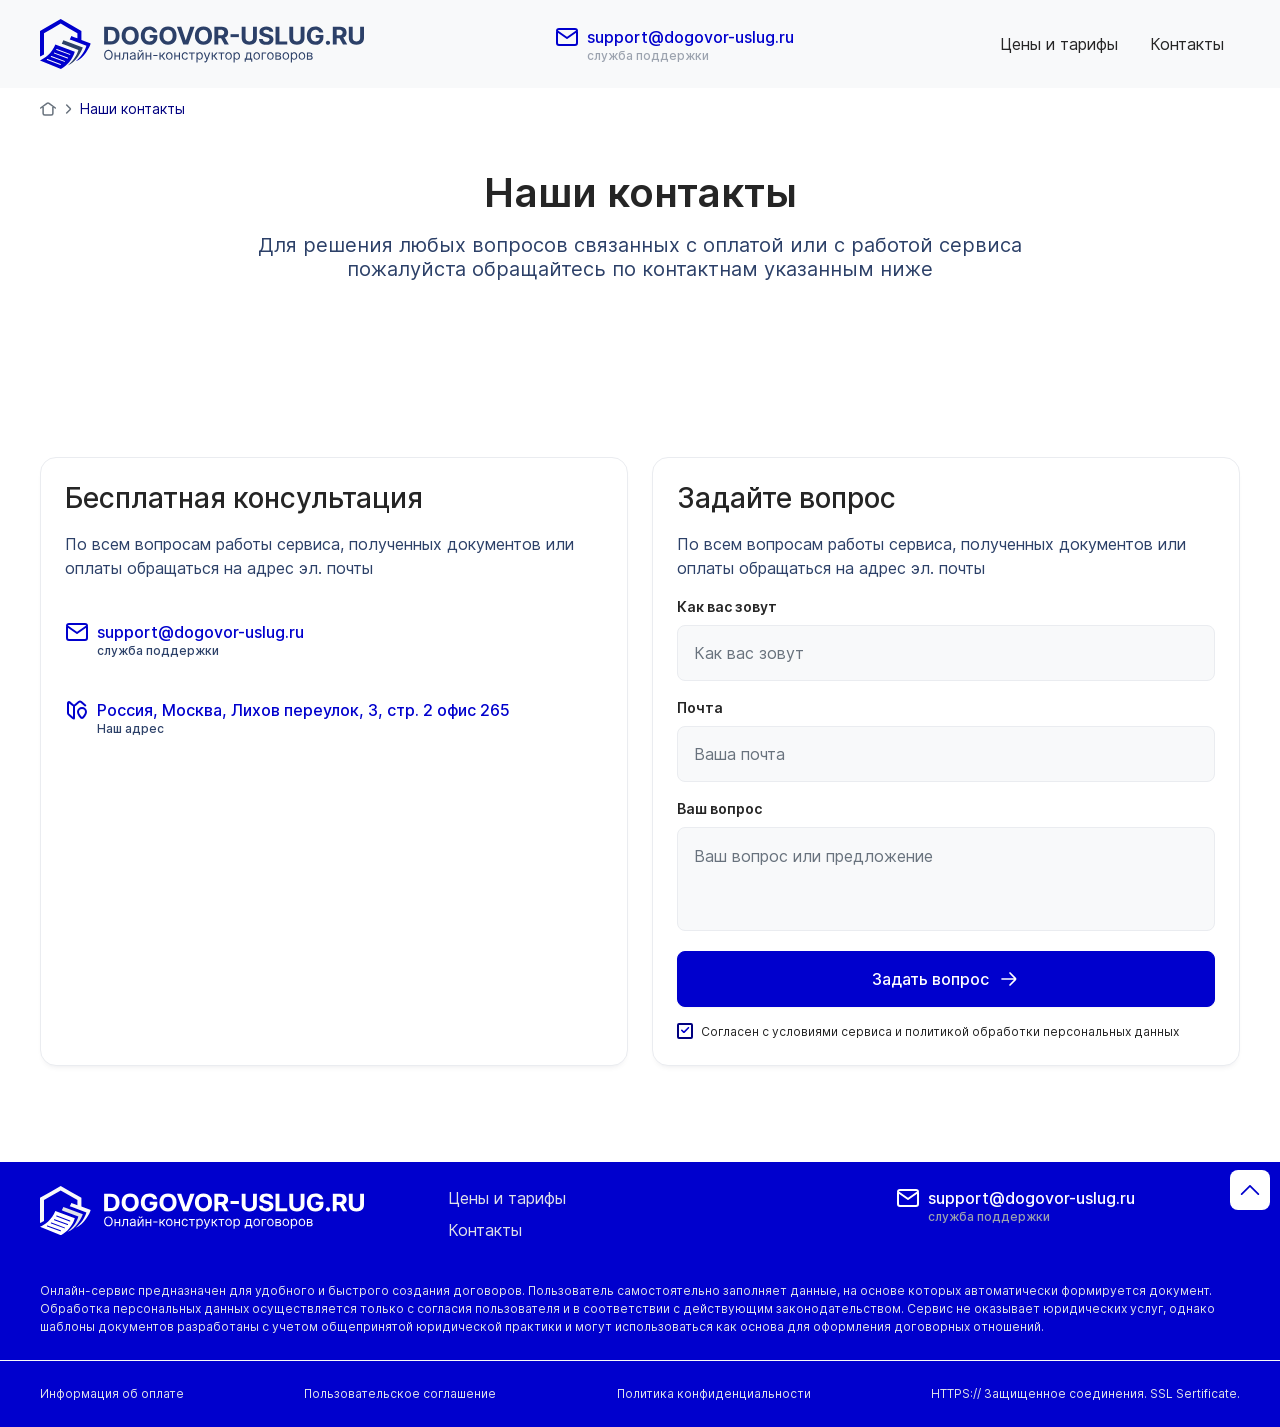
==== contacts.html @ 2da85655 "+ contacts" ====
<!DOCTYPE html>
<html lang="ru">

<head>
  <meta charset="UTF-8">
  <meta http-equiv="X-UA-Compatible" content="IE=edge">
  <meta name="viewport" content="width=device-width, initial-scale=1.0">
  <title>Dogovor-uslug</title>

  <meta property="og:image" content="path/to/image.jpg">
  <link rel="shortcut icon" href="img/favicon/favicon.ico" type="image/x-icon">

  <!-- add plugins css -->
  <link rel="stylesheet" href="css/bootstrap.min.css">
  <link rel="stylesheet" href="css/slick.css">
  <!-- add plugins css end -->

  <link rel="stylesheet" href="css/style.css">
  <link rel="stylesheet" href="css/header.css">
  <link rel="stylesheet" href="css/footer.css">
  <link rel="stylesheet" href="css/main.css">
  <link rel="stylesheet" href="css/media.css">
</head>

<body>


  <header>
    <div class="container">
      <div class="row">
        <div class="col-12 d-flex align-items-center flex-wrap">
          <a href="index.html" class="logo">
            <img src="img/logo.svg" alt="Logo">
          </a>

          <div class="header-contacts">
            <a href="mailto:support@dogovor-uslug.ru" class="mail">
              <svg class="svg-icon">
                <use xlink:href="img/sprite.svg#mail-icon"></use>
              </svg>
              <span>support@dogovor-uslug.ru</span>
            </a>
            <span class="header-contacts__text">служба поддержки</span>
          </div>

          <nav class="nav-menu">
            <ul class="menu my-ul">
              <li><a href="prices.html">Цены и тарифы</a></li>
              <li><a href="contacts.html">Контакты</a></li>
            </ul>
            <div class="header-contacts">
              <a href="mailto:support@dogovor-uslug.ru" class="mail">
                <svg class="svg-icon">
                  <use xlink:href="img/sprite.svg#mail-icon"></use>
                </svg>
                <span>support@dogovor-uslug.ru</span>
              </a>
              <span class="header-contacts__text">служба поддержки</span>
            </div>
          </nav>

          <a href="#" class="btn-burger"></a>
        </div>
      </div>
    </div>
  </header>

  <section class="contacts-page">
    <div class="container">
      <div class="row">
        <div class="col-12">
          <nav aria-label="breadcrumb" class="nav-breadcrumb">
            <ol class="breadcrumb">
              <li class="breadcrumb-item"><a href="index.html"><svg class="svg-icon">
                    <use xlink:href="img/sprite.svg#home-icon"></use>
                  </svg></a></li>
              <li class="breadcrumb-item active" aria-current="page">Наши контакты</li>
            </ol>
          </nav>
        </div>
      </div>

      <div class="row">
        <div class="col-12 col-lg-8 offset-lg-2 text-center">
          <div class="error-page__content text-center w-100 p-40">
            <h1>Наши контакты</h1>
            <div class="text-xlsmall mb-40 color-blue-grey">
              <p>Для решения любых вопросов связанных с оплатой или с работой сервиса пожалуйста обращайтесь по
                контактнам указанным ниже</p>
            </div>
          </div>
        </div>
      </div>
    </div>
  </section>

  <div class="contacts-requisites">
    <div class="container">
      <div class="row">
        <div class="col-12 col-lg-6 mb-16">
          <div class="contacts-requisites-card">
            <h4>Бесплатная консультация</h4>
            <div class="box-text color-blue-grey mb-16">
              <p>По всем вопросам работы сервиса, полученных документов или оплаты обращаться на адрес эл. почты</p>
            </div>
            <div class="header-contacts">
              <a href="mailto:support@dogovor-uslug.ru" class="mail">
                <svg class="svg-icon">
                  <use xlink:href="img/sprite.svg#mail-icon"></use>
                </svg>
                <span>support@dogovor-uslug.ru</span>
              </a>
              <span class="header-contacts__text">служба поддержки</span>
            </div>
            <div class="header-contacts">
              <a href="https://yandex.com/maps/213/moscow/house/likhov_pereulok_3s2/Z04YcAZhTkwBQFtvfXt2c3xmZQ==/?ll=37.611796%2C55.772051&z=16"
                target="_blank" class="mail">
                <svg class="svg-icon">
                  <use xlink:href="img/sprite.svg#map-icon"></use>
                </svg>
                <span>Россия, Москва, Лихов переулок, 3, стр. 2 офис 265</span>
              </a>
              <span class="header-contacts__text">Наш адрес</span>
            </div>
          </div>
        </div>

        <div class="col-12 col-lg-6 mb-16">
          <div class="contacts-requisites-card">
            <h4>Задайте вопрос</h4>
            <div class="box-text color-blue-grey mb-16">
              <p>По всем вопросам работы сервиса, полученных документов или оплаты обращаться на адрес эл. почты</p>
            </div>

            <form method="post" class="form form-contacts">
              <div class="label-title">Как вас зовут</div>
              <label>
                <input type="text" placeholder="Как вас зовут" name="name" required>
                <span class="error-text"><img src="img/error-icon-min.svg" alt="">Ошибка</span>
              </label>

              <div class="label-title">Почта</div>
              <label>
                <input type="text" placeholder="Ваша почта" name="mail" required>
                <span class="error-text"><img src="img/error-icon-min.svg" alt="">Ошибка</span>
              </label>

              <div class="label-title">Ваш вопрос</div>
              <label>
                <textarea name="message" placeholder="Ваш вопрос или предложение"></textarea>
                <span class="error-text"><img src="img/error-icon-min.svg" alt="">Ошибка</span>
              </label>

              <button type="submit" class="btn btn-accent w-100">
                <span>Задать вопрос</span>
                <svg class="svg-icon btn-icon">
                  <use xlink:href="img/sprite.svg#arrow-right"></use>
                </svg>
              </button>

              <div class="consent">
                <label class="label-checkbox">
                  <input type="checkbox" name="consent" required checked>
                  <span class="label-checkbox__custom"></span>
                  <span class="label-checkbox__text">Согласен с условиями сервиса и политикой обработки персональных
                    данных</span>
                </label>
              </div>
            </form>
          </div>
        </div>

      </div>
    </div>
  </div>

  <footer>
    <div class="footer-top">
      <div class="container">
        <div class="row">
          <div class="col-12 col-lg-4">
            <a href="index.html" class="logo"><img src="img/logo-footer.svg" alt=""></a>
          </div>
          <div class="col-12 col-lg-4">
            <nav class="nav-menu">
              <ul class="menu my-ul">
                <li><a href="prices.html">Цены и тарифы</a></li>
                <li><a href="contacts.html">Контакты</a></li>
              </ul>
            </nav>
          </div>
          <div class="col-12 col-lg-4">
            <div class="header-contacts">
              <a href="mailto:support@dogovor-uslug.ru" class="mail">
                <svg class="svg-icon">
                  <use xlink:href="img/sprite.svg#mail-icon"></use>
                </svg>
                <span>support@dogovor-uslug.ru</span>
              </a>
              <span class="header-contacts__text">служба поддержки</span>
            </div>
          </div>

          <div class="col-12">
            <div class="text-small">
              <p>Онлайн-сервис предназначен для удобного и быстрого создания договоров. Пользователь самостоятельно
                заполняет данные, на основе которых автоматически формируется документ. Обработка персональных данных
                осуществляется только с согласия пользователя и в соответствии с действующим законодательством. Сервис
                не оказывает юридических услуг, однако шаблоны документов разработаны с учетом общепринятой юридической
                практики и могут использоваться как основа для оформления договорных отношений.</p>
            </div>
          </div>
        </div>
      </div>
    </div>
    <div class="footer-bottom">
      <div class="container">
        <div class="row">
          <div class="col-12 d-flex align-items-center flex-wrap">
            <nav class="nav-menu-footer w-100">
              <ul class="menu-footer my-ul">
                <li><a href="information-payments.html">Информация об оплате</a></li>
                <li><a href="#">Пользовательское соглашение</a></li>
                <li><a href="#">Политика конфиденциальности</a></li>
                <li><a href="#">HTTPS:// Защищенное соединения. SSL Sertificate.</a></li>
              </ul>
            </nav>
          </div>
        </div>
      </div>
    </div>

    <a href="#" class="btn-top-scroll"><svg class="svg-icon">
        <use xlink:href="img/sprite.svg#arrow-top"></use>
      </svg>
    </a>
  </footer>

  <!-- add plugins js-->
  <script src="js/jquery.min.js"></script>
  <script src="js/bootstrap.bundle.min.js"></script>
  <script src="js/slick.min.js"></script>
  <script src="js/jquery.maskedinput.min.js"></script>
  <!-- add plugins js end-->

  <script src="js/common.js"></script>

</body>

</html>
---- css/style.css ----
@font-face {
  font-family: "PlayfairDisplay";
  font-weight: 500;
  font-style: normal;
  src: url("../fonts/PlayfairDisplay/PlayfairDisplay-Medium.eot");
  src: url("../fonts/PlayfairDisplay/PlayfairDisplay-Medium.eot?#iefix") format("embedded-opentype"), url("../fonts/PlayfairDisplay/PlayfairDisplay-Medium.woff") format("woff"), url("../fonts/PlayfairDisplay/PlayfairDisplay-Medium.ttf") format("truetype");
}
@font-face {
  font-family: "Inter";
  font-weight: 400;
  font-style: normal;
  src: url("../fonts/Inter/Inter-Regular.eot");
  src: url("../fonts/Inter/Inter-Regular.eot?#iefix") format("embedded-opentype"), url("../fonts/Inter/Inter-Regular.woff") format("woff"), url("../fonts/Inter/Inter-Regular.ttf") format("truetype");
}
@font-face {
  font-family: "Inter";
  font-weight: 500;
  font-style: normal;
  src: url("../fonts/Inter/Inter-Medium.eot");
  src: url("../fonts/Inter/Inter-Medium.eot?#iefix") format("embedded-opentype"), url("../fonts/Inter/Inter-Medium.woff") format("woff"), url("../fonts/Inter/Inter-Medium.ttf") format("truetype");
}
@font-face {
  font-family: "Inter";
  font-weight: 600;
  font-style: normal;
  src: url("../fonts/Inter/Inter-SemiBold.eot");
  src: url("../fonts/Inter/Inter-SemiBold.eot?#iefix") format("embedded-opentype"), url("../fonts/Inter/Inter-SemiBold.woff") format("woff"), url("../fonts/Inter/Inter-SemiBold.ttf") format("truetype");
}
@font-face {
  font-family: "Inter";
  font-weight: 700;
  font-style: normal;
  src: url("../fonts/Inter/Inter-Bold.eot");
  src: url("../fonts/Inter/Inter-Bold.eot?#iefix") format("embedded-opentype"), url("../fonts/Inter/Inter-Bold.woff") format("woff"), url("../fonts/Inter/Inter-Bold.ttf") format("truetype");
}
* {
  -webkit-box-sizing: border-box;
  box-sizing: border-box;
  -webkit-font-smoothing: antialiased;
  -moz-osx-font-smoothing: grayscale;
}
*:before, *:after {
  -webkit-box-sizing: border-box;
  box-sizing: border-box;
}

html, body, div, span, applet, object, iframe, h1, h2, h3, h4, h5, h6, p, blockquote, pre, a, abbr, acronym, address, big, cite, code, del, dfn, em, img, ins, kbd, q, s, samp, small, strike, strong, sub, sup, tt, var, b, u, i, center, dl, dt, dd, ol, ul, li, fieldset, form, label, legend, table, caption, tbody, tfoot, thead, tr, th, td, article, aside, canvas, details, embed, figure, figcaption, footer, header, hgroup, menu, nav, output, ruby, section, summary, time, mark, audio, video {
  margin: 0;
  padding: 0;
  border: 0;
  font-size: 100%;
  font: inherit;
  vertical-align: baseline;
}

/* HTML5 display-role reset for older browsers */
article, aside, details, figcaption, figure, footer, header, hgroup, menu, nav, section {
  display: block;
}

blockquote, q {
  quotes: none;
}

blockquote:before, blockquote:after, q:before, q:after {
  content: "";
  content: none;
}

table {
  border-collapse: collapse;
  border-spacing: 0;
}

body {
  font-size: 16px;
  min-width: 320px;
  position: relative;
  line-height: normal;
  font-family: "Inter", sans-serif;
  font-weight: normal;
  background: #fff;
  color: #252525;
}

img {
  display: block;
  max-width: 100%;
  height: auto;
}

.text-center {
  text-align: center;
}

a {
  display: block;
  text-decoration: none;
  -webkit-transition: 0.3s ease;
  transition: 0.3s ease;
  outline: none;
  width: -webkit-fit-content;
  width: -moz-fit-content;
  width: fit-content;
}
a:hover, a:focus {
  text-decoration: none;
}

input, textarea, select {
  outline: none;
  -webkit-box-shadow: none;
          box-shadow: none;
  -webkit-appearance: none;
     -moz-appearance: none;
          appearance: none;
  padding: 0 16px;
  -webkit-box-sizing: border-box;
          box-sizing: border-box;
  font-family: "Inter", sans-serif;
  border: 1px solid #EAECF0;
  border-radius: 8px;
  width: 100%;
  height: 56px;
  background: #F8F9FA;
  color: #68727D;
  font-size: 16px;
  line-height: 150%;
  font-weight: normal;
  cursor: pointer;
  -webkit-transition: 0.3s ease;
  transition: 0.3s ease;
}
input::-webkit-input-placeholder, textarea::-webkit-input-placeholder, select::-webkit-input-placeholder {
  color: #68727D;
}
input::-moz-placeholder, textarea::-moz-placeholder, select::-moz-placeholder {
  color: #68727D;
}
input:-ms-input-placeholder, textarea:-ms-input-placeholder, select:-ms-input-placeholder {
  color: #68727D;
}
input::-ms-input-placeholder, textarea::-ms-input-placeholder, select::-ms-input-placeholder {
  color: #68727D;
}
input::placeholder, textarea::placeholder, select::placeholder {
  color: #68727D;
}
input:hover, input:focus, textarea:hover, textarea:focus, select:hover, select:focus {
  outline: none;
  -webkit-box-shadow: none;
          box-shadow: none;
  border: 1px solid #000080;
  -webkit-box-shadow: 0px 0px 0px 3px #B2D5FF;
          box-shadow: 0px 0px 0px 3px #B2D5FF;
}

input[type=radio], input[type=checkbox] {
  width: auto;
  height: auto;
  -webkit-appearance: auto;
     -moz-appearance: auto;
          appearance: auto;
  margin: 0 5px 0 0;
  display: inline;
}

label {
  display: block;
  width: 100%;
  margin: 0 0 8px;
}
label:last-child {
  margin: 0;
}

.error-label input {
  -webkit-box-shadow: 0px 0px 0px 3px #FDDDDC;
          box-shadow: 0px 0px 0px 3px #FDDDDC;
  border: 1px solid #E33B32;
}
.error-label .error-text {
  display: -webkit-box;
  display: -ms-flexbox;
  display: flex;
}

.error-text {
  display: none;
  -webkit-box-align: center;
      -ms-flex-align: center;
          align-items: center;
  margin: 12px 0 0;
  background: #FFEFEE;
  padding: 6px 4px;
  width: 100%;
  color: #E33B32;
  font-size: 13px;
  line-height: 150%;
  font-weight: normal;
  border-radius: 8px;
}
.error-text img {
  width: 16px;
  min-width: 16px;
  height: 16px;
  margin: 0 4px 0 0;
}

.label-title {
  width: 100%;
  margin: 0 0 8px;
  font-size: 14px;
  font-weight: 600;
  line-height: 150%;
}
.label-title:last-child {
  margin: 0;
}

textarea {
  resize: none;
  padding: 16px;
  height: 104px;
}

.form {
  width: 100%;
}

button, .btn {
  outline: none;
  -webkit-transition: 0.3s ease;
  transition: 0.3s ease;
  cursor: pointer;
  -webkit-box-shadow: none;
          box-shadow: none;
  font-family: "Inter", sans-serif;
  padding: 0;
  margin: 0;
  border: 1px solid transparent;
  border-radius: 0;
}
button:hover, button:focus, .btn:hover, .btn:focus {
  outline: none;
  -webkit-box-shadow: none;
          box-shadow: none;
}

.btn {
  display: -webkit-box;
  display: -ms-flexbox;
  display: flex;
  -webkit-box-align: center;
      -ms-flex-align: center;
          align-items: center;
  -webkit-box-pack: center;
      -ms-flex-pack: center;
          justify-content: center;
  text-align: center;
  padding: 10px 40px;
  font-size: 16px;
  font-weight: 500;
  height: 56px;
  border-radius: 8px;
  -webkit-box-shadow: 0px 1px 2px 0px rgba(16, 24, 40, 0.04);
          box-shadow: 0px 1px 2px 0px rgba(16, 24, 40, 0.04);
  -webkit-transition: 0.3s ease;
  transition: 0.3s ease;
}

.btn-accent {
  border-color: #0000CD;
  background: #0000CD;
  color: #fff;
}
.btn-accent .btn-icon {
  stroke: #fff;
}
.btn-accent .btn-icon.stroke-none {
  fill: #fff;
  stroke: none;
}
.btn-accent:hover {
  background: #000080;
  color: #fff;
  border-color: #000080;
  -webkit-box-shadow: 0px 1px 2px 0px rgba(16, 24, 40, 0.04);
          box-shadow: 0px 1px 2px 0px rgba(16, 24, 40, 0.04);
}
.btn-accent:hover .btn-icon {
  stroke: #fff;
}
.btn-accent:hover .btn-icon.stroke-none {
  fill: #fff;
  stroke: none;
}
.btn-accent:focus, .btn-accent:active {
  background: #fff;
  color: #000080;
  border-color: #000080;
  -webkit-box-shadow: 0px 1px 2px 0px rgba(16, 24, 40, 0.04);
          box-shadow: 0px 1px 2px 0px rgba(16, 24, 40, 0.04);
}
.btn-accent:focus .btn-icon, .btn-accent:active .btn-icon {
  stroke: #000080;
}
.btn-accent:focus .btn-icon.stroke-none, .btn-accent:active .btn-icon.stroke-none {
  stroke: none;
  fill: #000080;
}
.btn-accent.disabled {
  background: #DFE2E8;
  border-color: #DFE2E8;
  color: #979AA0;
  -webkit-box-shadow: 0px 1px 2px 0px rgba(16, 24, 40, 0.04);
          box-shadow: 0px 1px 2px 0px rgba(16, 24, 40, 0.04);
}
.btn-accent.disabled .btn-icon {
  stroke: #979AA0;
}
.btn-accent.disabled .btn-icon.stroke-none {
  fill: #979AA0;
  stroke: none;
}

.btn-light-blue {
  -webkit-box-shadow: 0px 1px 2px 0px rgba(16, 24, 40, 0.04);
          box-shadow: 0px 1px 2px 0px rgba(16, 24, 40, 0.04);
  background: #E2EFFF;
  color: #000080;
}
.btn-light-blue .btn-icon {
  stroke: #000080;
}
.btn-light-blue .btn-icon.stroke-none {
  fill: #000080;
  stroke: none;
}
.btn-light-blue:hover {
  background: #C9E4FF;
  color: #000080;
  -webkit-box-shadow: 0px 1px 2px 0px rgba(16, 24, 40, 0.04);
          box-shadow: 0px 1px 2px 0px rgba(16, 24, 40, 0.04);
}
.btn-light-blue:hover .btn-icon {
  stroke: #000080;
}
.btn-light-blue:hover .btn-icon.stroke-none {
  fill: #000080;
  stroke: none;
}
.btn-light-blue:focus, .btn-light-blue:active {
  background: #C9E4FF;
  color: #000080;
  -webkit-box-shadow: 0px 1px 2px 0px rgba(16, 24, 40, 0.04);
          box-shadow: 0px 1px 2px 0px rgba(16, 24, 40, 0.04);
}
.btn-light-blue:focus .btn-icon, .btn-light-blue:active .btn-icon {
  stroke: #000080;
}
.btn-light-blue:focus .btn-icon.stroke-none, .btn-light-blue:active .btn-icon.stroke-none {
  fill: #000080;
  stroke: none;
}
.btn-light-blue.disabled {
  background: #DFE2E8;
  color: #979AA0;
  -webkit-box-shadow: 0px 1px 2px 0px rgba(16, 24, 40, 0.04);
          box-shadow: 0px 1px 2px 0px rgba(16, 24, 40, 0.04);
}
.btn-light-blue.disabled .btn-icon {
  stroke: #979AA0;
}
.btn-light-blue.disabled .btn-icon.stroke-none {
  fill: #979AA0;
  stroke: none;
}

.btn-icon {
  fill: none;
  width: 24px;
  min-width: 24px;
  height: 24px;
  margin: 0 0 0 8px;
}
.btn-icon.stroke-none {
  stroke: none;
}

.btn-group .btn {
  -webkit-box-flex: 0;
      -ms-flex: none;
          flex: none;
  border-radius: 8px;
  margin: 0 8px 0 0;
}
.btn-group .btn:last-child {
  margin: 0;
  border-radius: 8px;
}
.btn-group .btn:first-child {
  border-radius: 8px;
}

.btn-group > .btn-group:not(:last-child) > .btn, .btn-group > .btn.dropdown-toggle-split:first-child, .btn-group > .btn:not(:last-child):not(.dropdown-toggle) {
  border-radius: 8px;
}

strong, b {
  font-weight: bold;
  display: inline-block;
}

ul, ol {
  padding: 0 0 0 20px;
}

.my-ul {
  list-style: none;
  padding: 0;
}

.list-dots {
  list-style-type: disc;
}

.container {
  max-width: 1248px;
  padding: 0 24px;
}

.row {
  margin: 0 -12px;
}
.row > * {
  padding: 0 12px;
}

.bg-white {
  background: #fff;
}

.bg-light-grey {
  background: #F8F9FA;
}

.color-blue-grey {
  color: #2C4068;
}

.color-accent {
  color: #0000CD;
}

.color-grey {
  color: #68727D;
}

.font-title {
  font-family: "PlayfairDisplay", sans-serif;
}

.font-italic {
  font-style: italic;
}

.font-500 {
  font-weight: 500;
}

.d-inline-block {
  display: inline-block;
}

h1, .h1 {
  width: 100%;
  font-weight: 600;
  font-size: 40px;
  line-height: 120%;
  margin: 0 0 16px;
}
h1 span, .h1 span {
  font-size: 44px;
}

h2, .h2 {
  width: 100%;
  font-weight: 700;
  font-size: 40px;
  line-height: 120%;
  margin: 0 0 64px;
}

.h2 {
  font-weight: 500;
  font-size: 36px;
}

h3, .h3 {
  width: 100%;
  font-size: 28px;
  font-weight: 700;
  line-height: 120%;
  margin: 0 0 4px;
}

h4, .h4 {
  width: 100%;
  font-size: 28px;
  font-weight: 500;
  line-height: 120%;
  margin: 0 0 16px;
}

h5, .h5 {
  width: 100%;
  font-size: 20px;
  font-weight: 600;
  line-height: 120%;
  margin: 0 0 12px;
}

h6, .h6 {
  width: 100%;
  font-size: 18px;
  font-weight: 500;
  line-height: 120%;
  margin: 0 0 8px;
}

.p-64 {
  padding: 64px 0;
}

.p-40 {
  padding: 40px 0;
}

.m-24 {
  margin: 24px 0;
}

.mb-40 {
  margin-bottom: 40px;
}

.mb-24 {
  margin-bottom: 24px;
}

.mb-16 {
  margin-bottom: 16px;
}

.mb-8 {
  margin-bottom: 8px;
}

.subtitle {
  width: 100%;
  font-size: 20px;
  line-height: 120%;
  margin: 0 auto;
}

.subtitle-decor {
  font-size: 14px;
  font-weight: 500;
  line-height: 150%;
  color: #0000CD;
  padding: 8px;
  background: #F1F2F5;
  border-radius: 8px;
  width: -webkit-fit-content;
  width: -moz-fit-content;
  width: fit-content;
}

.box-text {
  font-size: 16px;
  line-height: 150%;
}
.box-text p {
  margin: 0 0 16px;
}
.box-text p:last-child {
  margin: 0;
}
.box-text ul, .box-text ol {
  margin: 0 0 16px;
}
.box-text ul:last-child, .box-text ol:last-child {
  margin: 0;
}

.text-small {
  font-size: 14px;
  line-height: 120%;
}

.text-lgsmall {
  font-size: 18px;
  line-height: 150%;
}
.text-lgsmall p {
  margin: 0 0 16px;
}
.text-lgsmall p:last-child {
  margin: 0;
}
.text-lgsmall ul, .text-lgsmall ol {
  margin: 0 0 16px;
}
.text-lgsmall ul:last-child, .text-lgsmall ol:last-child {
  margin: 0;
}

.text-xlsmall {
  font-size: 20px;
  line-height: 120%;
}

.nav-breadcrumb {
  padding: 10px 0;
  width: 100%;
}

.breadcrumb {
  margin: 0;
  display: -webkit-box;
  display: -ms-flexbox;
  display: flex;
  -webkit-box-align: center;
      -ms-flex-align: center;
          align-items: center;
  -ms-flex-wrap: wrap;
      flex-wrap: wrap;
  font-size: 14px;
  line-height: 150%;
  color: #000080;
}
.breadcrumb li {
  padding: 0;
}
.breadcrumb li a {
  display: -webkit-box;
  display: -ms-flexbox;
  display: flex;
  -webkit-box-align: center;
      -ms-flex-align: center;
          align-items: center;
  color: #68727D;
}
.breadcrumb li a:after {
  content: "";
  display: -webkit-box;
  display: -ms-flexbox;
  display: flex;
  -webkit-box-align: center;
      -ms-flex-align: center;
          align-items: center;
  -webkit-box-pack: center;
      -ms-flex-pack: center;
          justify-content: center;
  width: 16px;
  height: 16px;
  background: url("../img/arrow-right.svg") no-repeat center;
  background-size: 100%;
  margin: 0 4px;
}
.breadcrumb li svg {
  width: 16px;
  height: 16px;
  min-width: 16px;
  fill: none;
  stroke: #68727D;
}

.breadcrumb-item.active {
  color: #000080;
}

.breadcrumb-item + .breadcrumb-item {
  padding: 0;
}

.breadcrumb-item + .breadcrumb-item::before {
  display: none;
}

.slick-slider {
  width: 100%;
}

.slick-slide {
  outline: none;
}

.label-checkbox {
  position: relative;
  display: -webkit-box;
  display: -ms-flexbox;
  display: flex;
  -webkit-box-align: start;
      -ms-flex-align: start;
          align-items: flex-start;
  color: #252525;
  font-size: 12px;
  margin: 16px 0 0;
  font-weight: normal;
  line-height: 150%;
}
.label-checkbox input {
  display: none;
}
.label-checkbox input:checked ~ .label-checkbox__custom {
  background: #fff url("../img/checked-icon.svg") no-repeat center;
  background-size: 9px;
}
.label-checkbox__custom {
  margin: 0 8px 0 0;
  position: relative;
  background-color: #fff;
  width: 16px;
  height: 16px;
  min-width: 16px;
  cursor: pointer;
  border: 2px solid #000080;
  border-radius: 2px;
}
---- css/header.css ----
header {
  padding: 16px 0;
  background: #F8F9FA;
}
header .logo {
  margin: 0 auto 0 0;
}

.logo {
  max-width: 324px;
  width: 100%;
  display: -webkit-box;
  display: -ms-flexbox;
  display: flex;
  -webkit-box-align: center;
      -ms-flex-align: center;
          align-items: center;
  -webkit-box-pack: center;
      -ms-flex-pack: center;
          justify-content: center;
}

.mail {
  display: -webkit-box;
  display: -ms-flexbox;
  display: flex;
  -webkit-box-align: center;
      -ms-flex-align: center;
          align-items: center;
  font-size: 16px;
  font-weight: 500;
  color: #0000CD;
}
.mail:hover {
  color: #2C4068;
}
.mail svg {
  fill: none;
  stroke: #0000CD;
  margin: 0 8px 0 0;
  width: 24px;
  height: 24px;
  min-width: 24px;
}

.header-contacts {
  font-weight: 500;
  color: #9CA3AF;
  margin: 0 auto;
}
.header-contacts__text {
  padding: 0 0 0 32px;
  font-size: 12px;
  margin: -1px 0 0;
  display: block;
}

.nav-menu {
  margin: 0 0 0 auto;
}
.nav-menu .header-contacts {
  display: none;
}

.menu {
  display: -webkit-box;
  display: -ms-flexbox;
  display: flex;
  -webkit-box-align: stretch;
      -ms-flex-align: stretch;
          align-items: stretch;
  line-height: 150%;
  font-size: 16px;
}
.menu li {
  margin: 0;
}
.menu li a {
  padding: 16px;
  color: #252525;
}
.menu li a:hover {
  color: #0000CD;
}
.menu li a:focus {
  color: #2C4068;
}

.btn-burger {
  width: 32px;
  height: 32px;
  min-width: 32px;
  border-radius: 8px;
  background: #0000CD url("../img/burger-icon.svg") center center no-repeat;
  background-size: 20px;
  display: none;
  margin-left: auto;
}
.btn-burger:hover {
  background: #000080 url("../img/burger-icon.svg") center center no-repeat;
}
.btn-burger.click {
  background: #0000CD url("../img/close-icon.svg") center center no-repeat;
}
.btn-burger.click:hover {
  background: #000080 url("../img/close-icon.svg") center center no-repeat;
}
---- css/footer.css ----
footer {
  background: #0000CD;
  color: #DFE2E8;
  position: relative;
  z-index: 1;
}
footer .menu {
  -webkit-box-orient: vertical;
  -webkit-box-direction: normal;
      -ms-flex-direction: column;
          flex-direction: column;
  -webkit-box-align: start;
      -ms-flex-align: start;
          align-items: flex-start;
}
footer .menu li {
  margin: 0 0 8px;
}
footer .menu li:last-child {
  margin: 0;
}
footer .menu li a {
  padding: 0;
  color: #DFE2E8;
}
footer .header-contacts {
  padding-left: 40px;
}
footer .header-contacts .mail {
  color: #FFFFFF;
}
footer .header-contacts .mail svg {
  stroke: #FFFFFF;
}

.footer-top {
  padding: 24px 0;
}
.footer-top .text-small {
  margin: 40px 0 0;
  font-size: 12px;
  line-height: 150%;
}

.footer-bottom {
  padding: 24px 0;
  border-top: 1px solid #F9FAFB;
}

.menu-footer {
  width: 100%;
  display: -webkit-box;
  display: -ms-flexbox;
  display: flex;
  -webkit-box-align: center;
      -ms-flex-align: center;
          align-items: center;
  -ms-flex-wrap: wrap;
      flex-wrap: wrap;
  -webkit-box-pack: justify;
      -ms-flex-pack: justify;
          justify-content: space-between;
  font-size: 12px;
  line-height: 150%;
}
.menu-footer li a {
  color: #DFE2E8;
}
.menu-footer li a:hover {
  color: #fff;
}

.btn-top-scroll {
  position: absolute;
  right: 52px;
  top: 8px;
  z-index: 10;
  width: 60px;
  height: 60px;
  background: #fff;
  border-radius: 8px;
  fill: none;
  stroke: #0000CD;
  display: -webkit-box;
  display: -ms-flexbox;
  display: flex;
  -webkit-box-align: center;
      -ms-flex-align: center;
          align-items: center;
  -webkit-box-pack: center;
      -ms-flex-pack: center;
          justify-content: center;
}
.btn-top-scroll svg {
  width: 30px;
  height: 15px;
}
.btn-top-scroll:hover {
  stroke: #fff;
  background: #000080;
}
---- css/main.css ----
.home {
  padding: 40px 0;
}

.home-item {
  margin: 0 0 8px;
  max-width: 384px;
  width: 100%;
  border: 1px solid #EAECF0;
  border-radius: 8px;
  padding: 12px;
  display: -webkit-box;
  display: -ms-flexbox;
  display: flex;
  -webkit-box-align: start;
      -ms-flex-align: start;
          align-items: flex-start;
}
.home-item__icon {
  margin: 0 24px 0 0;
  width: 32px;
  height: 32px;
  min-width: 32px;
}
.home-item:nth-child(even) {
  background: #F8F9FA;
}
.home-item:last-child {
  margin: 0;
}

.advantages {
  background: #F8F9FA;
  padding: 24px 0 0;
}

.advantages-item {
  width: 100%;
  padding: 12px;
  border-left: 1px solid #EAECF0;
}
.advantages-item h3 {
  color: #0000CD;
}

.stages-work {
  padding: 64px 0 56px;
}

.stage-work-box {
  width: 100%;
  padding: 40px 15px 15px 15px;
  border: 1px solid #EAECF0;
  border-radius: 8px;
}
.stage-work-box__number {
  margin: 0 0 20px;
  width: 48px;
  height: 48px;
  min-width: 48px;
  border-radius: 50%;
  background: #F8F9FA;
  font-size: 20px;
  font-weight: bold;
  line-height: 120%;
  color: #0000CD;
  display: -webkit-box;
  display: -ms-flexbox;
  display: flex;
  -webkit-box-align: center;
      -ms-flex-align: center;
          align-items: center;
  -webkit-box-pack: center;
      -ms-flex-pack: center;
          justify-content: center;
}

.error-page {
  padding: 0 0 96px;
}

.error-page__icon {
  margin: 0 auto 40px;
  width: 56px;
  height: 56px;
  display: -webkit-box;
  display: -ms-flexbox;
  display: flex;
  -webkit-box-align: center;
      -ms-flex-align: center;
          align-items: center;
  -webkit-box-pack: center;
      -ms-flex-pack: center;
          justify-content: center;
}

.form-payment {
  max-width: 533px;
  width: 100%;
  margin: 0 auto;
}
.form-payment .form-group {
  display: -webkit-box;
  display: -ms-flexbox;
  display: flex;
  -webkit-box-align: start;
      -ms-flex-align: start;
          align-items: flex-start;
  -ms-flex-wrap: wrap;
      flex-wrap: wrap;
}
.form-payment .form-group label {
  margin: 0 8px 0 0;
  -webkit-box-flex: 1;
      -ms-flex: 1;
          flex: 1;
  max-width: 255px;
}

.payment-rules, .service-details {
  padding: 40px 0 96px;
}

.requisites-list {
  width: 100%;
  font-size: 14px;
  line-height: 150%;
}
.requisites-list li {
  width: 100%;
  display: -webkit-box;
  display: -ms-flexbox;
  display: flex;
  -webkit-box-align: start;
      -ms-flex-align: start;
          align-items: flex-start;
  padding: 16px 16px 22px;
}
.requisites-list li:nth-child(odd) {
  background: #F8F9FA;
}
.requisites-list p {
  font-weight: 600;
  min-width: 200px;
}

.consent {
  width: 100%;
  margin: 16px 0 0;
}

.form-contacts label {
  margin: 0 0 16px;
}
.form-contacts label:last-child {
  margin: 0;
}

.contacts-requisites {
  padding: 96px 0 80px;
}

.contacts-requisites-card {
  width: 100%;
  height: 100%;
  background: #fff;
  -webkit-box-shadow: 0px 4px 6px -4px rgba(16, 24, 40, 0.1);
          box-shadow: 0px 4px 6px -4px rgba(16, 24, 40, 0.1);
  border: 1px solid #EAECF0;
  border-radius: 16px;
  padding: 24px;
}
.contacts-requisites-card .header-contacts {
  margin: 40px 0 0;
  color: #2C4068;
}
---- css/media.css ----
/*==========  Desktop First  ==========*/
/* Large Devices, Wide Screens */
@media only screen and (max-width: 1300px) {
  .btn-top-scroll {
    right: 10px;
    width: 40px;
    height: 40px;
  }
  .btn-top-scroll svg {
    width: 20px;
    height: 10px;
  }
}
@media only screen and (max-width: 1200px) {
  footer .header-contacts {
    padding: 0;
  }
}
@media only screen and (max-width: 992px) {
  footer .header-contacts, footer .nav-menu {
    padding: 0 0 0 24px;
    margin: 40px 0 0;
  }
  footer .logo {
    max-width: 343px;
  }
  .footer-top {
    padding: 16px 0 8px;
  }
  .menu-footer {
    -webkit-box-orient: vertical;
    -webkit-box-direction: normal;
        -ms-flex-direction: column;
            flex-direction: column;
    -webkit-box-align: start;
        -ms-flex-align: start;
            align-items: flex-start;
  }
  .menu-footer li {
    margin: 0 0 8px;
  }
  .menu-footer li:last-child {
    margin: 0;
  }
  .stage-work-box {
    padding: 16px;
  }
  .stage-work-box__number {
    margin: 0 0 12px;
  }
  .stage-work-box .box-text {
    font-size: 14px;
  }
  .advantages {
    padding: 16px 0 8px;
  }
  .advantages .mb-24 {
    margin-bottom: 8px;
  }
  .advantages-item {
    border: none;
    padding: 8px;
  }
  .text-lgsmall {
    font-size: 13px;
    line-height: 110%;
  }
  header .logo {
    max-width: 200px;
  }
  .payment-rules, .service-details {
    padding: 30px 0 60px;
  }
  .payment-rules .text-lgsmall, .service-details .text-lgsmall {
    font-size: 16px;
    line-height: 150%;
  }
}
@media only screen and (max-width: 768px) {
  .container {
    padding: 0 16px;
  }
  .row {
    margin: 0 -8px;
  }
  .row > * {
    padding: 0 8px;
  }
  .mb-40 {
    margin-bottom: 24px;
  }
  h1, .h1 {
    margin: 0 0 8px;
  }
  h1 span, .h1 span {
    font-size: 32px;
  }
  h6, .h6 {
    font-size: 16px;
  }
  .subtitle-decor {
    font-size: 13px;
    padding: 4px;
  }
  .btn {
    height: 40px;
    padding: 8px 24px;
    font-size: 14px;
    line-height: 150%;
  }
  .btn-icon {
    margin: 0 0 0 4px;
  }
  .home {
    padding: 64px 0 24px;
  }
  .home-item {
    padding: 8px;
    max-width: none;
  }
  .home-item:first-child {
    margin-top: 16px;
  }
  header {
    position: relative;
    z-index: 1;
    padding: 8px 0;
  }
  header .logo {
    max-width: 259px;
  }
  header .header-contacts {
    display: none;
    padding: 16px;
    background: #F8F9FA;
  }
  header .nav-menu {
    display: none;
    position: absolute;
    left: 0;
    top: 100%;
    width: 100%;
    background: #fff;
    z-index: 5;
    -webkit-box-shadow: 0px 10px 15px -3px rgba(16, 24, 40, 0.1);
            box-shadow: 0px 10px 15px -3px rgba(16, 24, 40, 0.1);
  }
  header .nav-menu .header-contacts {
    display: block;
  }
  header .menu {
    -webkit-box-orient: vertical;
    -webkit-box-direction: normal;
        -ms-flex-direction: column;
            flex-direction: column;
    -webkit-box-align: start;
        -ms-flex-align: start;
            align-items: start;
  }
  header .menu li {
    width: 100%;
  }
  header .menu li a {
    width: 100%;
    padding: 8px;
  }
  .btn-burger {
    display: -webkit-box;
    display: -ms-flexbox;
    display: flex;
  }
  .p-40 {
    padding: 24px 0;
  }
  .error-page {
    padding: 0 0 32px;
  }
  .error-page__icon {
    margin: 0 auto 24px;
  }
  .form-payment {
    max-width: 255px;
  }
  .form-payment .form-group {
    -webkit-box-orient: vertical;
    -webkit-box-direction: normal;
        -ms-flex-direction: column;
            flex-direction: column;
    -webkit-box-align: start;
        -ms-flex-align: start;
            align-items: flex-start;
  }
  .form-payment .form-group label {
    margin: 0 0 8px;
  }
  .form-payment .form-group label:last-child {
    margin: 0;
  }
  .form-payment [type=submit] {
    width: 100%;
  }
  .requisites-list li {
    padding: 8px 8px 10px;
  }
  .contacts-requisites {
    padding: 50px 0 40px;
  }
}
@media only screen and (max-width: 576px) {
  .btn-top-scroll {
    display: none;
  }
  h1, .h1 {
    font-size: 38px;
  }
  h2, .h2 {
    margin: 0 0 50px;
    font-size: 38px;
  }
  .mb-16 {
    margin-bottom: 8px;
  }
  .m-24 {
    margin: 16px 0;
  }
  .btn-group {
    -webkit-box-orient: vertical;
    -webkit-box-direction: normal;
        -ms-flex-direction: column;
            flex-direction: column;
    -webkit-box-align: center;
        -ms-flex-align: center;
            align-items: center;
  }
  .btn-group .btn {
    width: 100%;
    margin: 0 0 8px;
  }
  .btn-group .btn:last-child {
    margin: 0;
  }
  .thanks-payment .btn-group {
    max-width: 255px;
    width: 100%;
    margin: 0 auto;
  }
  .thanks-payment .btn-group .btn {
    margin: 0 0 20px;
  }
  .thanks-payment .btn-group .btn:last-child {
    margin: 0;
  }
  .payment-rules, .service-details {
    padding: 24px 0 16px;
  }
  .contacts-requisites {
    padding: 16px 0 0;
  }
  .contacts-requisites-card {
    padding: 16px;
  }
  .contacts-requisites-card .header-contacts {
    margin: 24px 0 0;
  }
  .form-contacts label {
    margin: 0 0 8px;
  }
  .form-contacts label:last-child {
    margin: 0;
  }
}
@media only screen and (max-width: 480px) {
  .requisites-list p {
    min-width: 155px;
  }
}
@media only screen and (max-width: 420px) {
  .advantages-item h3 {
    font-size: 24px;
  }
  header .logo {
    max-width: 220px;
  }
}
@media only screen and (max-width: 370px) {
  .requisites-list li {
    -webkit-box-orient: vertical;
    -webkit-box-direction: normal;
        -ms-flex-direction: column;
            flex-direction: column;
    -webkit-box-align: start;
        -ms-flex-align: start;
            align-items: flex-start;
  }
  .requisites-list p {
    min-width: auto;
    width: 100%;
    margin: 0 0 8px;
  }
  .requisites-list span {
    display: block;
  }
}
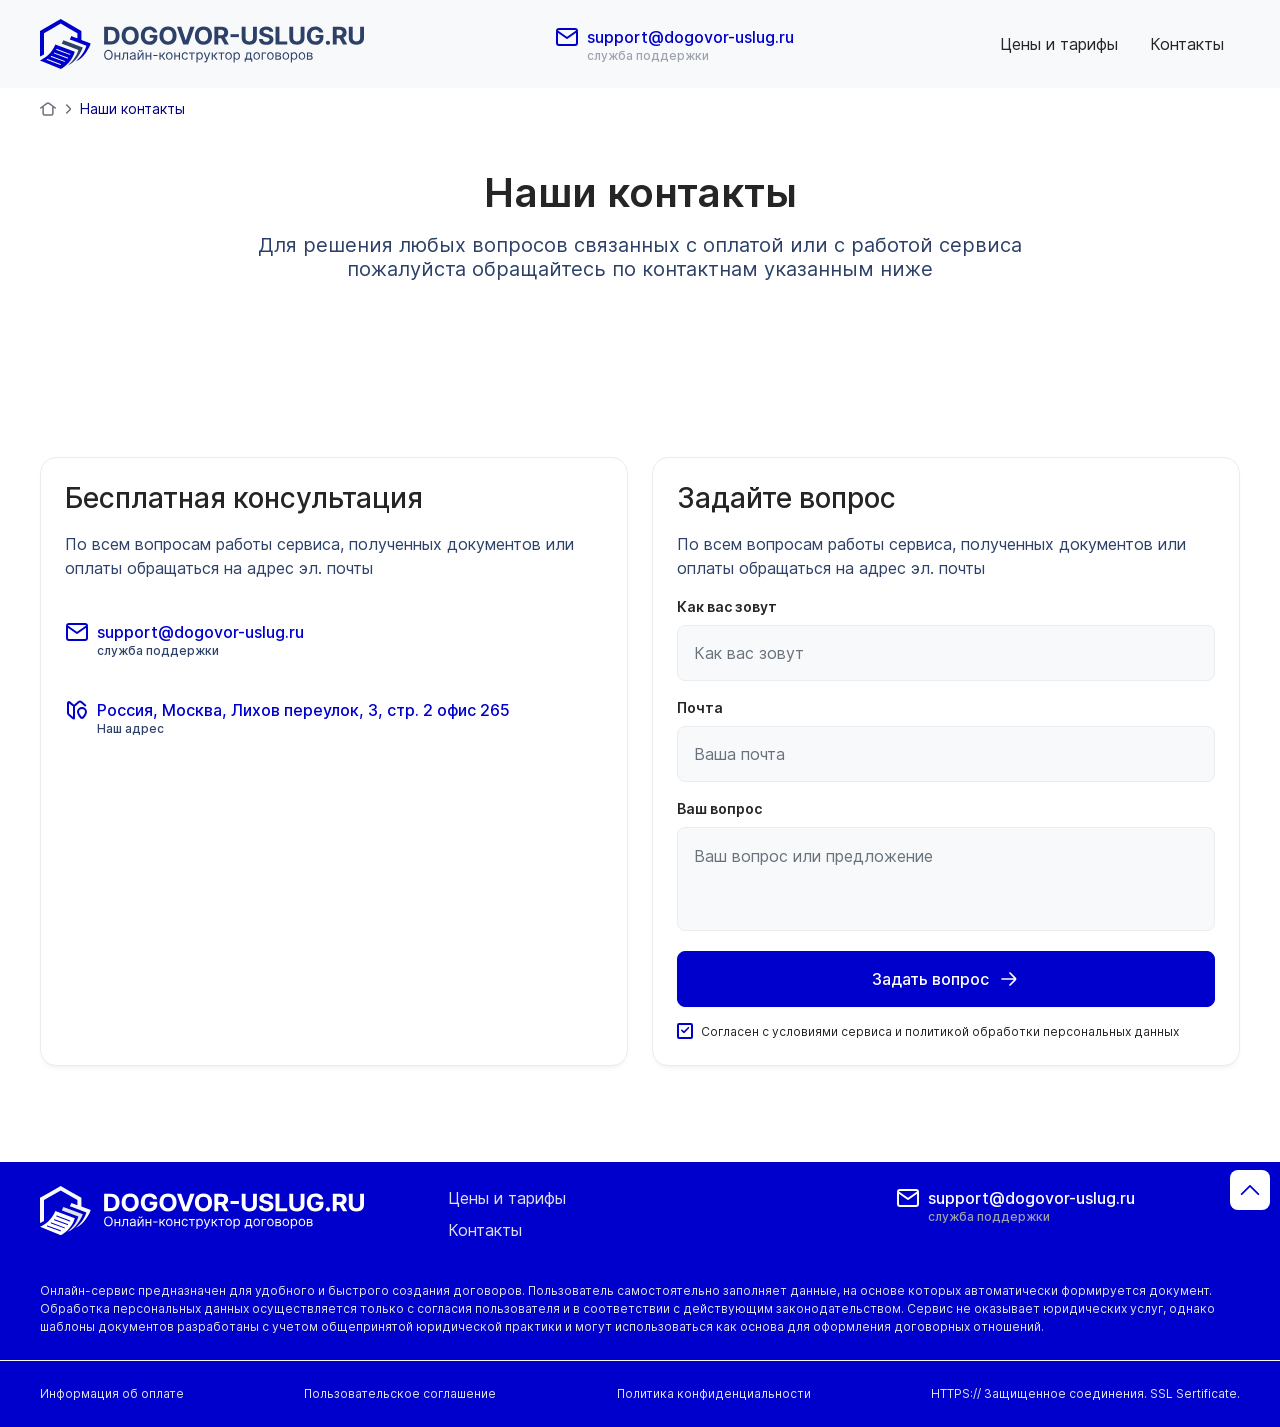
==== commit d6662da0: "test2" ====
--- a/contacts.html
+++ b/contacts.html
@@ -13,6 +13,7 @@
   <!-- add plugins css -->
   <link rel="stylesheet" href="css/bootstrap.min.css">
   <link rel="stylesheet" href="css/slick.css">
+  <link rel="stylesheet" href="css/jquery-ui.css">
   <!-- add plugins css end -->
 
   <link rel="stylesheet" href="css/style.css">
@@ -99,7 +100,7 @@
       <div class="row">
         <div class="col-12 col-lg-6 mb-16">
           <div class="contacts-requisites-card">
-            <h4>Бесплатная консультация</h4>
+            <div class="h4">Бесплатная консультация</div>
             <div class="box-text color-blue-grey mb-16">
               <p>По всем вопросам работы сервиса, полученных документов или оплаты обращаться на адрес эл. почты</p>
             </div>
@@ -127,7 +128,7 @@
 
         <div class="col-12 col-lg-6 mb-16">
           <div class="contacts-requisites-card">
-            <h4>Задайте вопрос</h4>
+            <div class="h4">Задайте вопрос</div>
             <div class="box-text color-blue-grey mb-16">
               <p>По всем вопросам работы сервиса, полученных документов или оплаты обращаться на адрес эл. почты</p>
             </div>
@@ -241,6 +242,7 @@
   <script src="js/bootstrap.bundle.min.js"></script>
   <script src="js/slick.min.js"></script>
   <script src="js/jquery.maskedinput.min.js"></script>
+  <script src="js/jquery.ui.touch-punch.js"></script>
   <!-- add plugins js end-->
 
   <script src="js/common.js"></script>
--- a/css/style.css
+++ b/css/style.css
@@ -168,7 +168,7 @@
 label {
   display: block;
   width: 100%;
-  margin: 0 0 8px;
+  margin: 0 0 16px;
 }
 label:last-child {
   margin: 0;
@@ -213,6 +213,12 @@
   font-size: 14px;
   font-weight: 600;
   line-height: 150%;
+  display: -webkit-box;
+  display: -ms-flexbox;
+  display: flex;
+  -webkit-box-align: center;
+      -ms-flex-align: center;
+          align-items: center;
 }
 .label-title:last-child {
   margin: 0;
@@ -222,6 +228,11 @@
   resize: none;
   padding: 16px;
   height: 104px;
+}
+
+.select-my {
+  background: #F8F9FA url("../img/arrow-select.svg") calc(100% - 16px) center no-repeat;
+  background-size: 16px;
 }
 
 .form {
@@ -269,6 +280,18 @@
   transition: 0.3s ease;
 }
 
+.btn-sm {
+  height: 40px;
+  font-size: 14px;
+  line-height: 120%;
+  padding: 10px 20px;
+}
+.btn-sm .btn-icon {
+  width: 20px;
+  height: 20px;
+  min-width: 20px;
+}
+
 .btn-accent {
   border-color: #0000CD;
   background: #0000CD;
@@ -402,6 +425,12 @@
 .btn-group .btn:first-child {
   border-radius: 8px;
 }
+.btn-group.flex-wrap .btn {
+  margin: 0 0 8px;
+}
+.btn-group.flex-wrap .btn:last-child {
+  margin: 0;
+}
 
 .btn-group > .btn-group:not(:last-child) > .btn, .btn-group > .btn.dropdown-toggle-split:first-child, .btn-group > .btn:not(:last-child):not(.dropdown-toggle) {
   border-radius: 8px;
@@ -469,6 +498,10 @@
   font-weight: 500;
 }
 
+.text-uppercase {
+  text-transform: uppercase;
+}
+
 .d-inline-block {
   display: inline-block;
 }
@@ -519,6 +552,11 @@
   font-weight: 600;
   line-height: 120%;
   margin: 0 0 12px;
+}
+
+.h5 {
+  font-size: 22px;
+  margin: 0 0 16px;
 }
 
 h6, .h6 {
@@ -592,6 +630,11 @@
 }
 .box-text ul:last-child, .box-text ol:last-child {
   margin: 0;
+}
+
+.text-xsmall {
+  font-size: 13px;
+  line-height: 150%;
 }
 
 .text-small {
@@ -726,6 +769,16 @@
   height: 16px;
   min-width: 16px;
   cursor: pointer;
-  border: 2px solid #000080;
+  border: 2px solid #0000CD;
   border-radius: 2px;
+}
+
+.list-checkbox li {
+  margin: 0 0 8px;
+}
+.list-checkbox li:last-child {
+  margin: 0;
+}
+.list-checkbox .label-checkbox {
+  font-size: 14px;
 }
--- a/css/footer.css
+++ b/css/footer.css
@@ -22,6 +22,9 @@
 footer .menu li a {
   padding: 0;
   color: #DFE2E8;
+}
+footer .menu li a:hover {
+  color: #fff;
 }
 footer .header-contacts {
   padding-left: 40px;
--- a/css/main.css
+++ b/css/main.css
@@ -39,8 +39,308 @@
   padding: 12px;
   border-left: 1px solid #EAECF0;
 }
-.advantages-item h3 {
+.advantages-item h3, .advantages-item .h3 {
   color: #0000CD;
+}
+
+.contract-preview {
+  width: 100%;
+  background: #fff;
+  border-radius: 16px;
+  border: 1px solid #EAECF0;
+  padding: 24px;
+}
+.contract-preview__navigation {
+  margin: 64px 0 0;
+  width: 100%;
+}
+.contract-preview .completed-line {
+  margin: 0 0 8px;
+  width: 100%;
+  display: -webkit-box;
+  display: -ms-flexbox;
+  display: flex;
+  -webkit-box-align: start;
+      -ms-flex-align: start;
+          align-items: flex-start;
+  -webkit-box-pack: justify;
+      -ms-flex-pack: justify;
+          justify-content: space-between;
+  -ms-flex-wrap: wrap;
+      flex-wrap: wrap;
+  padding: 20px 0 24px;
+  font-size: 14px;
+  line-height: 150%;
+}
+.contract-preview .completed-line p span {
+  margin-left: 5px;
+}
+.contract-preview .completed-line__wrapper {
+  height: 8px;
+  width: 100%;
+  position: relative;
+  z-index: 1;
+  margin: 0 0 8px;
+  background: #DFE2E8;
+  border-radius: 10px;
+}
+.contract-preview .completed-line__progress {
+  position: absolute;
+  left: 0;
+  top: 0;
+  height: 100%;
+  width: 20%;
+  background: #0000CD;
+  border-radius: 10px;
+  -webkit-transition: 0.3s ease;
+  transition: 0.3s ease;
+}
+
+.contract-preview-image {
+  margin: 64px 0;
+}
+.contract-preview-image img {
+  width: 100%;
+}
+
+.accordion {
+  counter-reset: acc;
+}
+
+.accordion-item {
+  margin: 0 0 8px;
+  background: #fff;
+  border-radius: 8px;
+  border: 1px solid #EAECF0;
+  counter-increment: acc;
+}
+.accordion-item:last-child {
+  margin: 0;
+}
+
+.accordion-button {
+  width: 100%;
+  padding: 16px 24px 16px 50px;
+  background: transparent;
+  -webkit-box-shadow: none;
+          box-shadow: none;
+  text-transform: uppercase;
+  -ms-flex-wrap: wrap;
+      flex-wrap: wrap;
+  color: #252525;
+  position: relative;
+  z-index: 1;
+  -webkit-box-align: center;
+      -ms-flex-align: center;
+          align-items: center;
+  display: -webkit-box;
+  display: -ms-flexbox;
+  display: flex;
+  flex-wrap: wrap;
+}
+.accordion-button:focus {
+  -webkit-box-shadow: none;
+          box-shadow: none;
+}
+.accordion-button::before {
+  content: counter(acc, decimal-leading-zero);
+  position: absolute;
+  left: 24px;
+  top: 16px;
+  text-transform: uppercase;
+  color: #252525;
+  font-size: 16px;
+  font-weight: 500;
+  line-height: 120%;
+}
+.accordion-button:after {
+  content: "";
+  position: absolute;
+  top: 50%;
+  -webkit-transform: translate(0, -50%);
+          transform: translate(0, -50%);
+  right: 24px;
+  width: 32px;
+  height: 32px;
+  background: url("../img/plus.svg") no-repeat center;
+  background-size: 100%;
+  margin: 0 0 0 auto;
+}
+
+.accordion-button__title {
+  width: 100%;
+  display: block;
+  font-weight: 500;
+  font-size: 16px;
+  line-height: 120%;
+}
+
+.accordion-button__subtitle {
+  font-size: 12px;
+  margin: 4px 0 0;
+  display: block;
+  color: #68727D;
+  text-transform: none;
+}
+
+.accordion-item:first-of-type .accordion-button {
+  border-radius: 8px;
+}
+
+.accordion-button:not(.collapsed) {
+  background: transparent;
+  color: #0000CD;
+  -webkit-box-shadow: none;
+          box-shadow: none;
+}
+.accordion-button:not(.collapsed) .accordion-button__subtitle {
+  color: #68727D;
+}
+.accordion-button:not(.collapsed)::after {
+  -webkit-transform: translate(0, -50%);
+          transform: translate(0, -50%);
+  background: url("../img/minus.svg") no-repeat center;
+  background-size: 100%;
+}
+.accordion-button:not(.collapsed)::before {
+  color: #0000CD;
+}
+
+.accordion-body {
+  margin: 8px 0 0;
+  padding: 0 24px 24px;
+}
+.accordion-body__wrapper {
+  margin: 0 0 16px;
+  padding: 0 0 24px;
+  border-bottom: 1px solid #EAECF0;
+}
+.accordion-body__wrapper:last-child {
+  margin: 0;
+  padding: 0;
+  border: none;
+}
+
+.tooltip-wrapper {
+  width: -webkit-fit-content;
+  width: -moz-fit-content;
+  width: fit-content;
+  margin: 0 0 0 4px;
+  position: relative;
+}
+.tooltip-wrapper:hover {
+  z-index: 10;
+}
+.tooltip-wrapper:hover .tooltip-box {
+  z-index: 10;
+  display: block;
+}
+
+.btn-tooltip {
+  width: 16px;
+  height: 16px;
+  cursor: pointer;
+  display: -webkit-box;
+  display: -ms-flexbox;
+  display: flex;
+  -webkit-box-align: center;
+      -ms-flex-align: center;
+          align-items: center;
+  -webkit-box-pack: center;
+      -ms-flex-pack: center;
+          justify-content: center;
+}
+
+.tooltip-box {
+  position: absolute;
+  z-index: 5;
+  left: 50%;
+  -webkit-transform: translate(-50%, 0);
+          transform: translate(-50%, 0);
+  top: 0;
+  min-width: 234px;
+  max-width: 234px;
+  background: #F8F9FA;
+  border: 1px solid #EAECF0;
+  border-radius: 8px;
+  padding: 8px;
+  font-size: 10px;
+  line-height: 150%;
+  font-weight: normal;
+  -webkit-box-shadow: 0px 2px 4px -2px rgba(16, 24, 40, 0.1);
+          box-shadow: 0px 2px 4px -2px rgba(16, 24, 40, 0.1);
+  -webkit-transition: 0.3s ease;
+  transition: 0.3s ease;
+  display: none;
+}
+
+.slider-range-wrapper {
+  position: relative;
+  padding-top: 58px;
+  width: 100%;
+  margin: 0 0 8px;
+}
+.slider-range-wrapper .slider-range {
+  height: 8px;
+  border-radius: 16px;
+  background: #F7F7F9;
+  border: none;
+}
+.slider-range-wrapper .slider-range .ui-slider-range {
+  background: #0000CD;
+  border-radius: 16px;
+}
+.slider-range-wrapper .slider-range .ui-slider-handle {
+  width: 20px;
+  height: 20px;
+  border-radius: 50%;
+  background: #1200ff;
+  border: 5px solid #fff;
+  -webkit-box-shadow: 0px 0px 20px 0px rgba(19, 56, 77, 0.2);
+          box-shadow: 0px 0px 20px 0px rgba(19, 56, 77, 0.2);
+  top: 50%;
+  -webkit-transform: translateY(-50%);
+          transform: translateY(-50%);
+  cursor: pointer;
+  outline: none;
+}
+.slider-range-wrapper .slider-range .ui-slider-handle:focus {
+  outline: none;
+}
+
+/* bubble value */
+.slider-value {
+  position: absolute;
+  margin: 0 0 17px;
+  bottom: 0;
+  left: 50%;
+  -webkit-transform: translate(-50%, 0);
+          transform: translate(-50%, 0);
+  min-width: 63px;
+  height: 48px;
+  background: url("../img/decor-slider-range.svg") no-repeat center top;
+  background-size: 100%;
+  border-radius: 8px;
+  padding-top: 8px;
+  display: -webkit-box;
+  display: -ms-flexbox;
+  display: flex;
+  -webkit-box-align: start;
+      -ms-flex-align: start;
+          align-items: start;
+  -webkit-box-pack: center;
+      -ms-flex-pack: center;
+          justify-content: center;
+  text-align: center;
+  font-size: 14px;
+  line-height: 150%;
+  font-weight: 400;
+  color: #252525;
+}
+
+.slider-range-wrapper.dragging .slider-value {
+  -webkit-transition: none;
+  transition: none;
 }
 
 .stages-work {
@@ -173,4 +473,280 @@
 .contacts-requisites-card .header-contacts {
   margin: 40px 0 0;
   color: #2C4068;
+}
+
+.attention-information {
+  width: 100%;
+  position: relative;
+  z-index: 1;
+  background: #FDF6EA;
+  border-radius: 16px;
+  border: 1px solid #F9DAAC;
+  padding: 16px 16px 16px 56px;
+}
+.attention-information::before {
+  content: "";
+  position: absolute;
+  top: 19px;
+  left: 16px;
+  width: 24px;
+  height: 24px;
+  background: url("../img/attention-icon.svg") no-repeat center;
+  background-size: 100%;
+}
+.attention-information p {
+  margin: 0 0 8px;
+}
+.attention-information p:last-child {
+  margin: 0;
+}
+.attention-information .text-small {
+  font-size: 13px;
+  line-height: 150%;
+  color: #68727D;
+}
+
+.prices-box {
+  width: 100%;
+  background: #fff;
+  border: 1px solid #EAECF0;
+  border-radius: 16px;
+  padding: 24px;
+  -webkit-box-shadow: 0px 10px 15px -3px rgba(16, 24, 40, 0.1019607843);
+          box-shadow: 0px 10px 15px -3px rgba(16, 24, 40, 0.1019607843);
+}
+.prices-box__head {
+  width: 100%;
+  text-align: center;
+  text-transform: uppercase;
+  color: #fff;
+  padding: 24px;
+  background: #0000CD;
+  font-weight: bold;
+  border-radius: 16px 16px 0 0;
+}
+.prices-box__body {
+  width: 100%;
+  padding: 24px;
+}
+.prices-box .h6 {
+  margin: 0 0 24px;
+  font-weight: 600;
+}
+.prices-box ul {
+  font-size: 14px;
+  line-height: 150%;
+  margin: 0 0 40px;
+}
+.prices-box ul:last-child {
+  margin: 0;
+}
+.prices-box ul.mb-16 {
+  margin-bottom: 16px;
+}
+
+.prices-box-max {
+  padding: 0;
+}
+
+.price-wrapper {
+  display: -webkit-box;
+  display: -ms-flexbox;
+  display: flex;
+  -webkit-box-align: start;
+      -ms-flex-align: start;
+          align-items: flex-start;
+  -webkit-box-pack: center;
+      -ms-flex-pack: center;
+          justify-content: center;
+  font-weight: 500;
+  line-height: 110%;
+  position: relative;
+  z-index: 1;
+  padding: 0 80px;
+  margin: 0 0 4px;
+}
+
+.new-price {
+  font-size: 52px;
+  color: #0000CD;
+  line-height: 120%;
+}
+
+.old-price {
+  font-size: 28px;
+  color: #979AA0;
+  position: absolute;
+  right: 0;
+  top: 0;
+  text-decoration: line-through;
+}
+
+.list-compare {
+  width: 100%;
+  font-size: 14px;
+  line-height: 150%;
+}
+.list-compare li {
+  border-bottom: 1px solid #EAECF0;
+  width: 100%;
+  display: -webkit-box;
+  display: -ms-flexbox;
+  display: flex;
+  -webkit-box-align: stretch;
+      -ms-flex-align: stretch;
+          align-items: stretch;
+  text-align: center;
+}
+.list-compare li p, .list-compare li span {
+  width: 50%;
+  padding: 8px;
+}
+.list-compare p {
+  color: #E33B32;
+}
+.list-compare span {
+  color: #27B973;
+}
+
+.list-decor li {
+  display: -webkit-box;
+  display: -ms-flexbox;
+  display: flex;
+  -webkit-box-align: start;
+      -ms-flex-align: start;
+          align-items: flex-start;
+  margin: 0 0 16px;
+}
+.list-decor li:last-child {
+  margin: 0;
+}
+.list-decor__icon {
+  margin: 0 8px 0 0;
+  width: 28px;
+  height: 28px;
+  min-width: 28px;
+  border-radius: 50%;
+  padding: 4px;
+  background: #FFEFEE;
+  display: -webkit-box;
+  display: -ms-flexbox;
+  display: flex;
+  -webkit-box-align: center;
+      -ms-flex-align: center;
+          align-items: center;
+  -webkit-box-pack: center;
+      -ms-flex-pack: center;
+          justify-content: center;
+}
+.list-decor__icon.icon-check {
+  background: #E9F8F1;
+}
+
+.list-bank {
+  width: 100%;
+  display: -webkit-box;
+  display: -ms-flexbox;
+  display: flex;
+  -webkit-box-align: center;
+      -ms-flex-align: center;
+          align-items: center;
+  -webkit-box-pack: justify;
+      -ms-flex-pack: justify;
+          justify-content: space-between;
+}
+.list-bank li {
+  margin: 16px 0 0;
+  -webkit-box-flex: 1;
+      -ms-flex: 1;
+          flex: 1;
+  display: -webkit-box;
+  display: -ms-flexbox;
+  display: flex;
+  -webkit-box-align: center;
+      -ms-flex-align: center;
+          align-items: center;
+  -webkit-box-pack: center;
+      -ms-flex-pack: center;
+          justify-content: center;
+}
+
+.prices-section {
+  padding: 96px 0 80px;
+}
+
+.how-work {
+  padding: 96px 0;
+  background: #F8F9FA;
+}
+
+.how-work-box {
+  width: 100%;
+  height: 100%;
+  padding: 24px;
+  background: #fff;
+  border: 1px solid #EAECF0;
+  border-radius: 8px;
+  text-align: center;
+}
+.how-work-box__icon {
+  margin: 0 auto 16px;
+  width: 56px;
+  height: 56px;
+  min-width: 56px;
+  border-radius: 8px;
+  background: #F7F7F9;
+  padding: 12px;
+  display: -webkit-box;
+  display: -ms-flexbox;
+  display: flex;
+  -webkit-box-align: center;
+      -ms-flex-align: center;
+          align-items: center;
+  -webkit-box-pack: center;
+      -ms-flex-pack: center;
+          justify-content: center;
+}
+.how-work-box .box-text {
+  color: #68727D;
+}
+
+.reviews-box {
+  width: 100%;
+  height: 100%;
+  border-radius: 16px;
+  background: #fff;
+  padding: 24px;
+  font-size: 14px;
+  line-height: 150%;
+  color: #68727D;
+  -webkit-box-shadow: 0px 10px 15px -3px rgba(16, 24, 40, 0.1019607843);
+          box-shadow: 0px 10px 15px -3px rgba(16, 24, 40, 0.1019607843);
+}
+.reviews-box__date {
+  margin: 24px 0 8px;
+}
+.reviews-box__name {
+  font-style: italic;
+  margin: 0 0 4px;
+}
+.reviews-box .box-text {
+  font-style: italic;
+  font-size: 16px;
+}
+
+.list-star {
+  width: 100%;
+  display: -webkit-box;
+  display: -ms-flexbox;
+  display: flex;
+  -webkit-box-align: start;
+      -ms-flex-align: start;
+          align-items: flex-start;
+}
+.list-star li {
+  margin: 0 1px 0 0;
+}
+.list-star li:last-child {
+  margin: 0;
 }
--- a/css/media.css
+++ b/css/media.css
@@ -15,6 +15,12 @@
   footer .header-contacts {
     padding: 0;
   }
+  .old-price {
+    font-size: 22px;
+  }
+  .price-wrapper {
+    padding: 0 65px;
+  }
 }
 @media only screen and (max-width: 992px) {
   footer .header-contacts, footer .nav-menu {
@@ -74,6 +80,12 @@
   .payment-rules .text-lgsmall, .service-details .text-lgsmall {
     font-size: 16px;
     line-height: 150%;
+  }
+  .prices-section {
+    padding: 30px 0;
+  }
+  .prices-page .text-xlsmall.mb-40 {
+    margin-bottom: 0;
   }
 }
 @media only screen and (max-width: 768px) {
@@ -205,6 +217,33 @@
   .contacts-requisites {
     padding: 50px 0 40px;
   }
+  .how-work {
+    padding: 40px 0 20px;
+  }
+  .how-work-wrapper, .reviews-wrapper {
+    -ms-flex-wrap: nowrap;
+        flex-wrap: nowrap;
+    overflow-x: auto;
+  }
+  .how-work-column, .reviews-column {
+    min-width: 244px;
+  }
+  .reviews-column {
+    padding-bottom: 20px;
+  }
+  .how-work-box, .reviews-box {
+    min-width: 228px;
+    padding: 16px;
+  }
+  .h5 {
+    margin: 0 0 8px;
+  }
+  .reviews-box__date {
+    margin: 12px 0 4px;
+  }
+  .reviews-box .box-text {
+    font-size: 14px;
+  }
 }
 @media only screen and (max-width: 576px) {
   .btn-top-scroll {
@@ -268,6 +307,49 @@
   .form-contacts label:last-child {
     margin: 0;
   }
+  .prices-box {
+    padding: 16px;
+  }
+  .prices-box ul {
+    margin: 0 0 24px;
+  }
+  .prices-box ul:last-child {
+    margin: 0;
+  }
+  .prices-box__body {
+    padding: 16px;
+  }
+  .prices-box__head {
+    padding: 16px;
+  }
+  .prices-box .h6 {
+    margin: 0 0 16px;
+  }
+  .prices-box-max {
+    padding: 0;
+  }
+  .list-decor li {
+    margin: 0 0 8px;
+  }
+  .list-decor li:last-child {
+    margin: 0;
+  }
+  .list-decor li__icon {
+    margin: 0 4px 0 0;
+  }
+  .attention-information {
+    padding: 8px 8px 8px 48px;
+  }
+  .attention-information::before {
+    top: 8px;
+    left: 8px;
+  }
+  .list-bank li {
+    margin: 8px 0 0;
+  }
+  .list-compare li p, .list-compare li span {
+    padding: 4px;
+  }
 }
 @media only screen and (max-width: 480px) {
   .requisites-list p {
@@ -275,7 +357,7 @@
   }
 }
 @media only screen and (max-width: 420px) {
-  .advantages-item h3 {
+  .advantages-item h3, .advantages-item .h3 {
     font-size: 24px;
   }
   header .logo {
